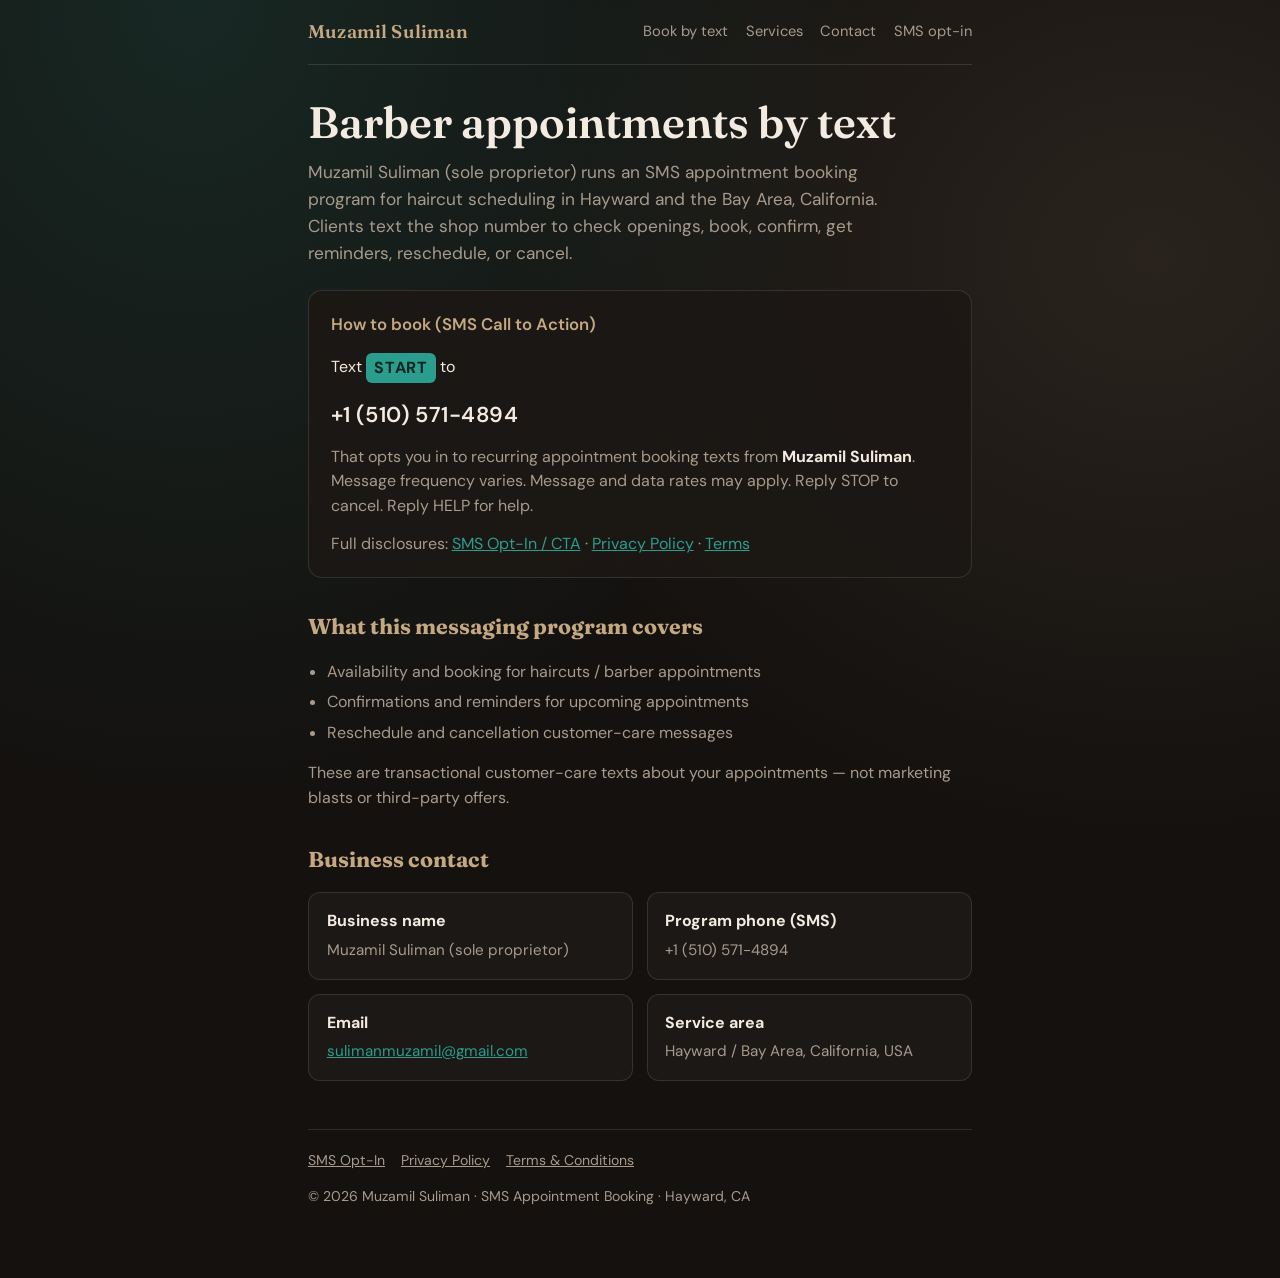
==== index.html @ 9ac3bd8c "Real business website for A2P review: home, services, contact, legal" ====
<!DOCTYPE html>
<html lang="en">
<head>
  <meta charset="utf-8" />
  <meta name="viewport" content="width=device-width, initial-scale=1" />
  <title>Muzamil Suliman — SMS Appointment Booking</title>
  <meta name="description" content="Book barber appointments by text with Muzamil Suliman in Hayward / Bay Area, CA. Text START to +1 (510) 571-4894." />
  <link rel="preconnect" href="https://fonts.googleapis.com" />
  <link rel="preconnect" href="https://fonts.gstatic.com" crossorigin />
  <link href="https://fonts.googleapis.com/css2?family=DM+Sans:wght@400;500;600;700&family=Fraunces:opsz,wght@9..144,500;9..144,600&display=swap" rel="stylesheet" />
  <link rel="stylesheet" href="./site.css" />
</head>
<body>
  <div class="wrap">
    <header class="topnav">
      <a class="brand-mark" href="./index.html">Muzamil Suliman</a>
      <nav class="nav-links" aria-label="Primary">
        <a href="#book">Book by text</a>
        <a href="#services">Services</a>
        <a href="#contact">Contact</a>
        <a href="./opt-in.html">SMS opt-in</a>
      </nav>
    </header>

    <main>
      <section class="hero">
        <h1>Barber appointments by text</h1>
        <p class="lede">
          Muzamil Suliman (sole proprietor) runs an SMS appointment booking program for haircut
          scheduling in Hayward and the Bay Area, California. Clients text the shop number to check
          openings, book, confirm, get reminders, reschedule, or cancel.
        </p>
      </section>

      <section class="cta-panel" id="book">
        <h2>How to book (SMS Call to Action)</h2>
        <p>Text <span class="pill">START</span> to</p>
        <p class="number">+1 (510) 571-4894</p>
        <p style="color: var(--muted); margin: 0;">
          That opts you in to recurring appointment booking texts from <strong style="color: var(--ink);">Muzamil Suliman</strong>.
          Message frequency varies. Message and data rates may apply. Reply STOP to cancel. Reply HELP for help.
        </p>
        <p style="margin: 0.85rem 0 0; color: var(--muted);">
          Full disclosures:
          <a href="./opt-in.html">SMS Opt-In / CTA</a> ·
          <a href="./privacy.html">Privacy Policy</a> ·
          <a href="./terms.html">Terms</a>
        </p>
      </section>

      <section class="section" id="services">
        <h2>What this messaging program covers</h2>
        <ul>
          <li>Availability and booking for haircuts / barber appointments</li>
          <li>Confirmations and reminders for upcoming appointments</li>
          <li>Reschedule and cancellation customer-care messages</li>
        </ul>
        <p>
          These are transactional customer-care texts about your appointments — not marketing blasts
          or third-party offers.
        </p>
      </section>

      <section class="section" id="contact">
        <h2>Business contact</h2>
        <div class="meta-grid">
          <div class="card">
            <strong>Business name</strong>
            <span>Muzamil Suliman (sole proprietor)</span>
          </div>
          <div class="card">
            <strong>Program phone (SMS)</strong>
            <span>+1 (510) 571-4894</span>
          </div>
          <div class="card">
            <strong>Email</strong>
            <span><a href="mailto:sulimanmuzamil@gmail.com">sulimanmuzamil@gmail.com</a></span>
          </div>
          <div class="card">
            <strong>Service area</strong>
            <span>Hayward / Bay Area, California, USA</span>
          </div>
        </div>
      </section>
    </main>

    <footer class="footer">
      <nav aria-label="Legal">
        <a href="./opt-in.html">SMS Opt-In</a>
        <a href="./privacy.html">Privacy Policy</a>
        <a href="./terms.html">Terms &amp; Conditions</a>
      </nav>
      <p>© 2026 Muzamil Suliman · SMS Appointment Booking · Hayward, CA</p>
    </footer>
  </div>
</body>
</html>
---- site.css ----
:root {
  --bg: #14110f;
  --bg-elev: #1c1815;
  --ink: #f3ebe2;
  --muted: #a89a8c;
  --brass: #c4a882;
  --teal: #2a9d8f;
  --line: rgba(243, 235, 226, 0.12);
  --font: "DM Sans", system-ui, sans-serif;
  --display: "Fraunces", Georgia, serif;
}

* { box-sizing: border-box; }
html, body { margin: 0; padding: 0; }
body {
  font-family: var(--font);
  color: var(--ink);
  background:
    radial-gradient(ellipse at 15% 0%, rgba(42, 157, 143, 0.16), transparent 45%),
    radial-gradient(ellipse at 90% 20%, rgba(196, 168, 130, 0.12), transparent 40%),
    var(--bg);
  line-height: 1.55;
  min-height: 100vh;
}

a { color: var(--teal); }
a:hover { color: #3db8a8; }

.wrap { max-width: 44rem; margin: 0 auto; padding: 0 1.25rem 3.5rem; }

.topnav {
  display: flex;
  flex-wrap: wrap;
  gap: 0.85rem 1.25rem;
  align-items: center;
  justify-content: space-between;
  padding: 1.1rem 0;
  border-bottom: 1px solid var(--line);
  margin-bottom: 2rem;
}
.brand-mark {
  font-family: var(--display);
  font-weight: 600;
  font-size: 1.15rem;
  color: var(--brass);
  text-decoration: none;
  letter-spacing: 0.01em;
}
.nav-links { display: flex; flex-wrap: wrap; gap: 0.85rem 1.1rem; font-size: 0.92rem; }
.nav-links a { color: var(--muted); text-decoration: none; }
.nav-links a:hover { color: var(--ink); }

.hero h1 {
  font-family: var(--display);
  font-weight: 600;
  font-size: clamp(2rem, 5vw, 2.75rem);
  line-height: 1.15;
  margin: 0 0 0.75rem;
  color: var(--ink);
}
.hero .lede {
  font-size: 1.08rem;
  color: var(--muted);
  max-width: 36rem;
  margin: 0 0 1.5rem;
}

.cta-panel {
  border: 1px solid var(--line);
  background: rgba(28, 24, 21, 0.9);
  border-radius: 14px;
  padding: 1.25rem 1.35rem;
  margin: 1.5rem 0 2rem;
}
.cta-panel h2 {
  margin: 0 0 0.5rem;
  font-size: 1.05rem;
  color: var(--brass);
  font-weight: 600;
}
.cta-panel .number {
  font-size: 1.35rem;
  font-weight: 600;
  letter-spacing: 0.02em;
  margin: 0.35rem 0 0.75rem;
}
.pill {
  display: inline-block;
  background: var(--teal);
  color: #06241f;
  font-weight: 700;
  padding: 0.15rem 0.55rem;
  border-radius: 6px;
  letter-spacing: 0.04em;
}

.section { margin: 2rem 0; }
.section h2 {
  font-family: var(--display);
  font-size: 1.35rem;
  margin: 0 0 0.65rem;
  color: var(--brass);
}
.section p, .section li { color: var(--muted); }
.section ul { padding-left: 1.2rem; }
.section li { margin: 0.35rem 0; }

.meta-grid {
  display: grid;
  gap: 0.85rem;
  grid-template-columns: 1fr;
  margin-top: 1rem;
}
@media (min-width: 560px) {
  .meta-grid { grid-template-columns: 1fr 1fr; }
}
.card {
  border: 1px solid var(--line);
  border-radius: 12px;
  padding: 1rem 1.1rem;
  background: var(--bg-elev);
}
.card strong { display: block; color: var(--ink); margin-bottom: 0.25rem; }
.card span { color: var(--muted); font-size: 0.95rem; }

.footer {
  margin-top: 3rem;
  padding-top: 1.25rem;
  border-top: 1px solid var(--line);
  color: var(--muted);
  font-size: 0.88rem;
}
.footer a { color: var(--muted); }
.footer nav { display: flex; flex-wrap: wrap; gap: 0.75rem 1rem; margin-bottom: 0.75rem; }

/* Legal / long-form pages */
.legal h1 {
  font-family: var(--display);
  font-size: 1.85rem;
  margin: 0 0 0.5rem;
}
.legal .meta { color: var(--muted); font-size: 0.95rem; margin-bottom: 1.5rem; }
.legal h2 {
  font-family: var(--display);
  font-size: 1.2rem;
  color: var(--brass);
  margin: 1.75rem 0 0.5rem;
}
.legal p, .legal li { color: var(--muted); }
.legal .cta {
  border: 1px solid var(--line);
  background: var(--bg-elev);
  border-radius: 12px;
  padding: 1.1rem 1.2rem;
  margin: 1.25rem 0;
}
.legal .box {
  background: rgba(42, 157, 143, 0.08);
  border: 1px solid var(--line);
  border-radius: 10px;
  padding: 0.9rem 1rem;
  color: var(--ink);
}
.legal code {
  background: rgba(243, 235, 226, 0.08);
  padding: 0.1rem 0.35rem;
  border-radius: 4px;
  color: var(--ink);
}
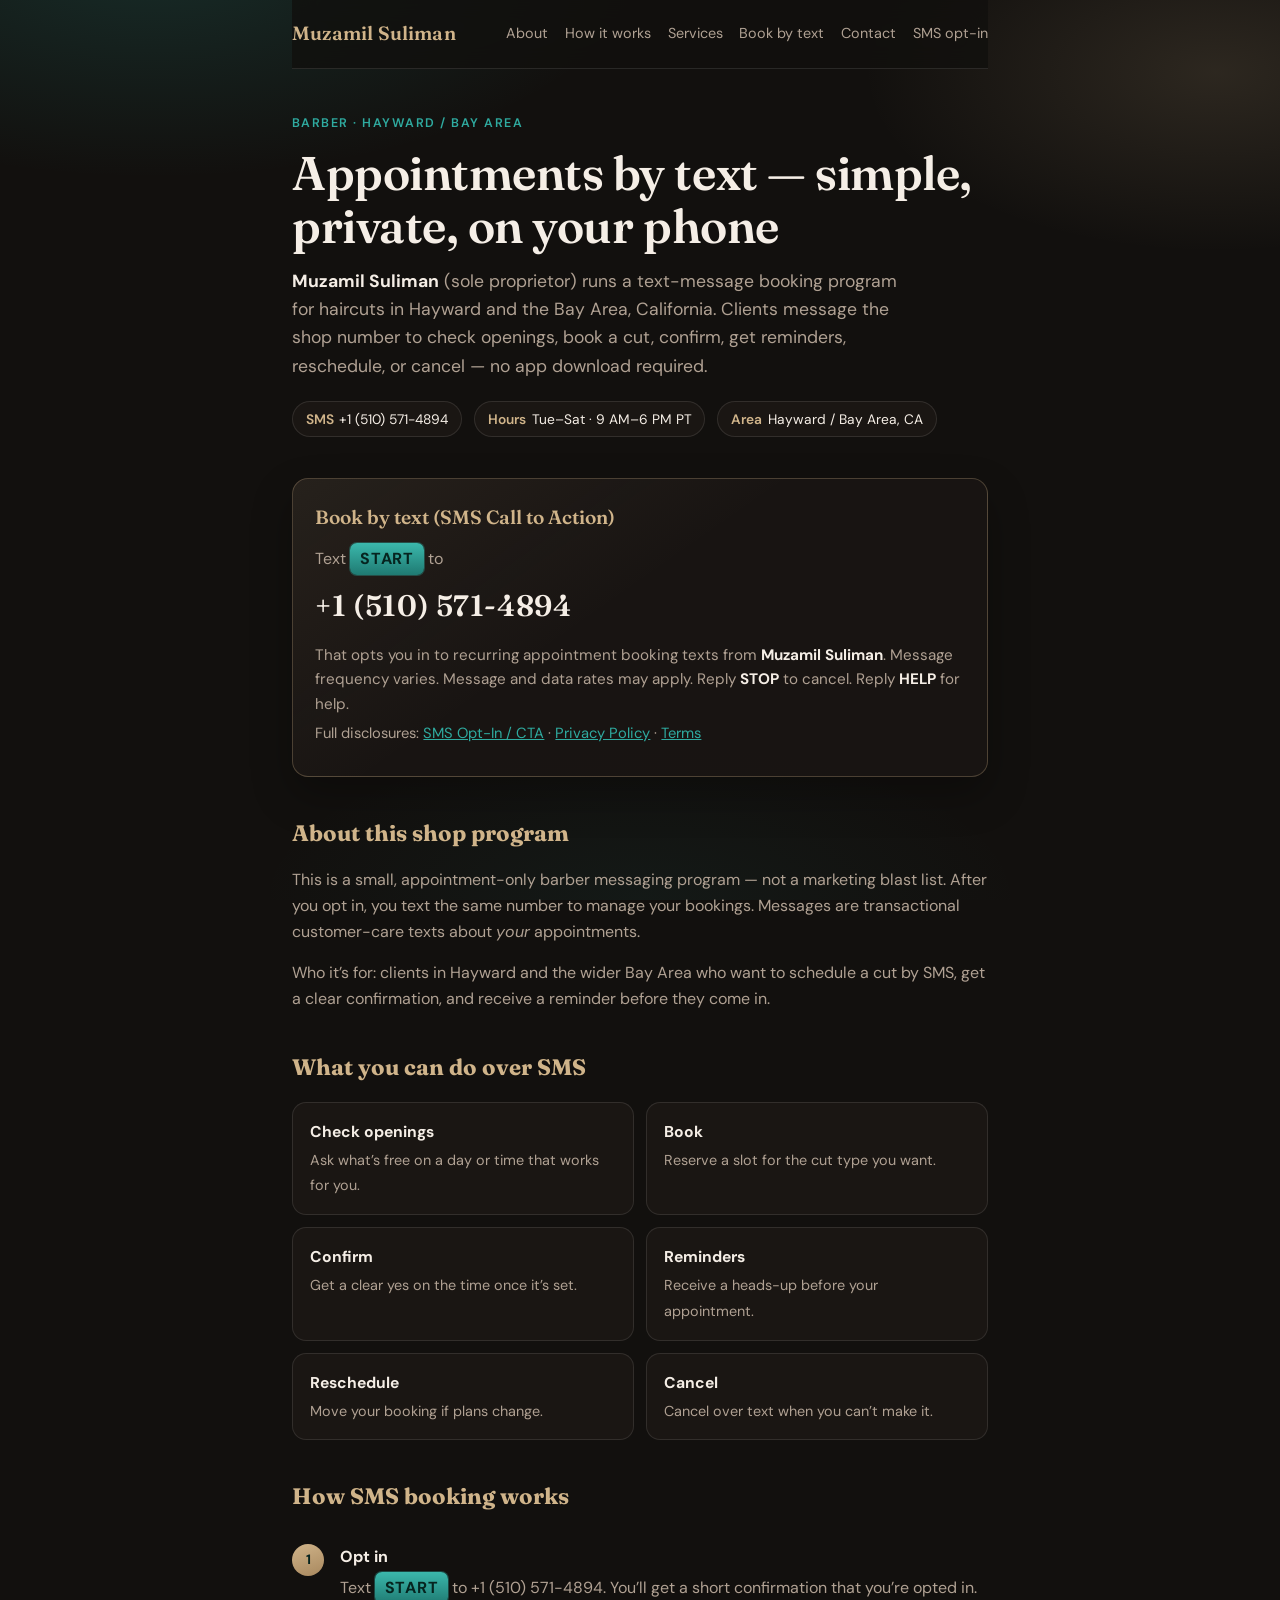
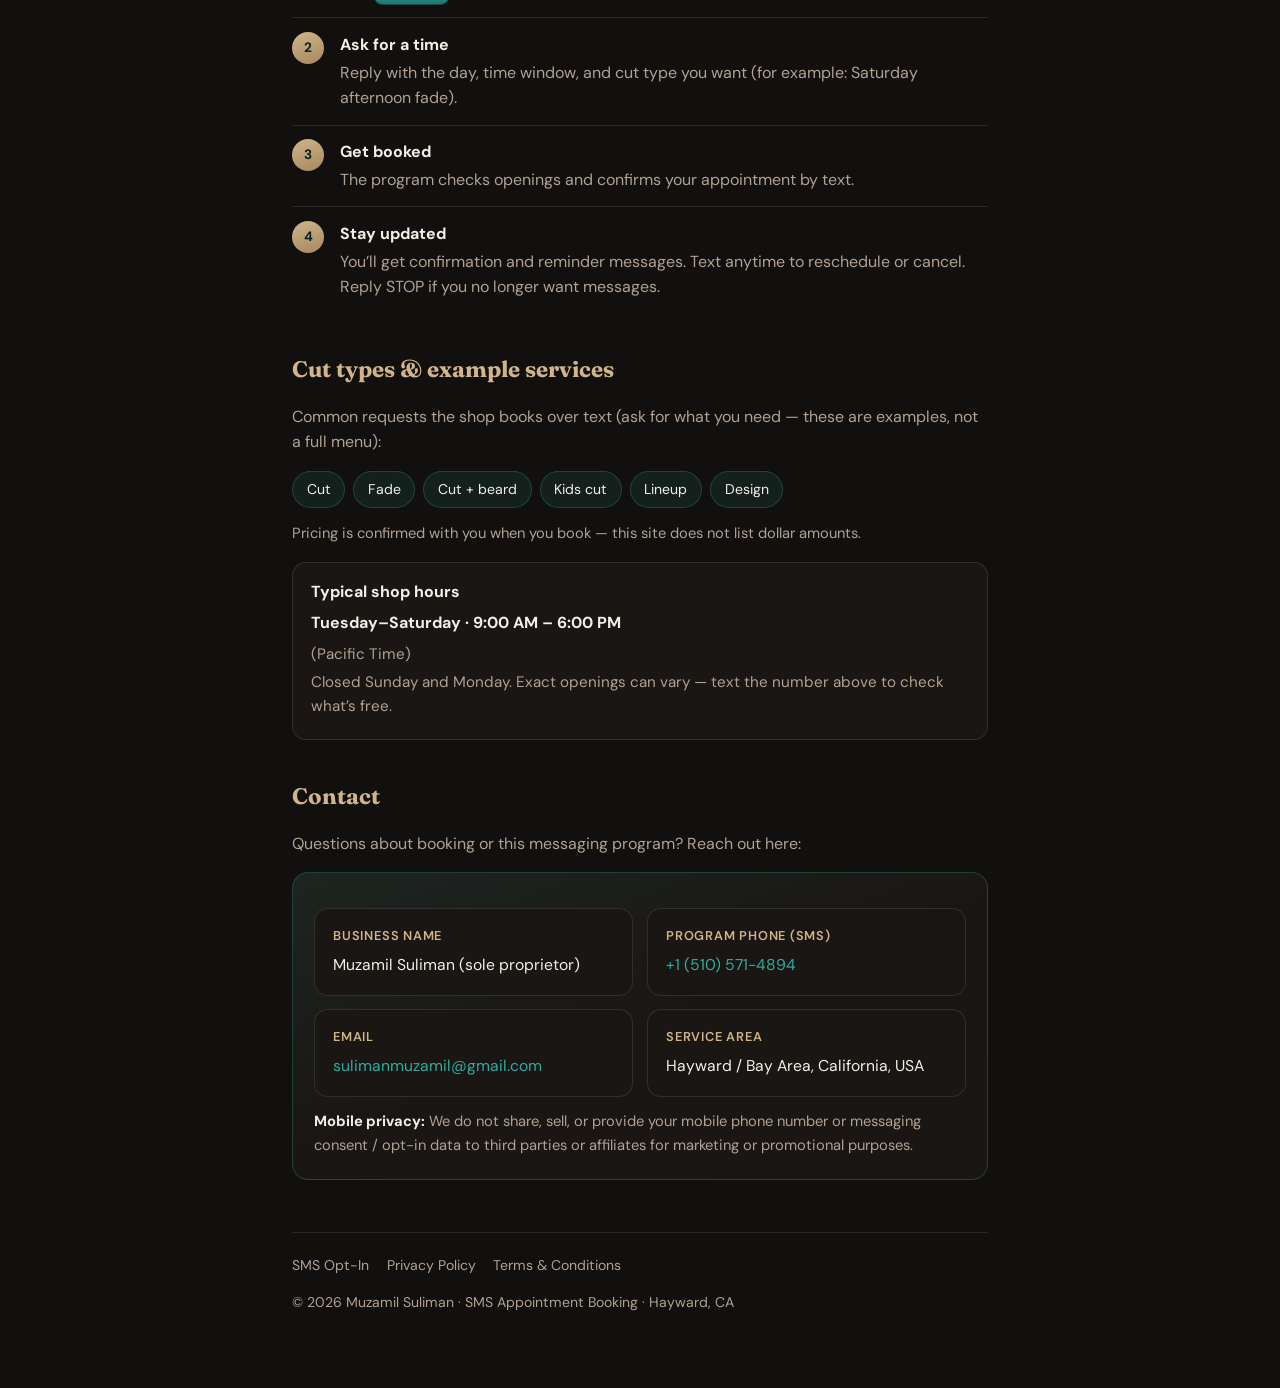
==== commit f2786f47: "Redesign A2P business site with clearer booking details Stronger homepage (about, features, how-it-w" ====
--- a/index.html
+++ b/index.html
@@ -7,7 +7,7 @@
   <meta name="description" content="Book barber appointments by text with Muzamil Suliman in Hayward / Bay Area, CA. Text START to +1 (510) 571-4894." />
   <link rel="preconnect" href="https://fonts.googleapis.com" />
   <link rel="preconnect" href="https://fonts.gstatic.com" crossorigin />
-  <link href="https://fonts.googleapis.com/css2?family=DM+Sans:wght@400;500;600;700&family=Fraunces:opsz,wght@9..144,500;9..144,600&display=swap" rel="stylesheet" />
+  <link href="https://fonts.googleapis.com/css2?family=DM+Sans:wght@400;500;600;700&family=Fraunces:opsz,wght@9..144,500;9..144,600;9..144,700&display=swap" rel="stylesheet" />
   <link rel="stylesheet" href="./site.css" />
 </head>
 <body>
@@ -15,8 +15,10 @@
     <header class="topnav">
       <a class="brand-mark" href="./index.html">Muzamil Suliman</a>
       <nav class="nav-links" aria-label="Primary">
+        <a href="#about">About</a>
+        <a href="#how">How it works</a>
+        <a href="#services">Services</a>
         <a href="#book">Book by text</a>
-        <a href="#services">Services</a>
         <a href="#contact">Contact</a>
         <a href="./opt-in.html">SMS opt-in</a>
       </nav>
@@ -24,23 +26,33 @@
 
     <main>
       <section class="hero">
-        <h1>Barber appointments by text</h1>
+        <p class="eyebrow">Barber · Hayward / Bay Area</p>
+        <h1>Appointments by text — simple, private, on your phone</h1>
         <p class="lede">
-          Muzamil Suliman (sole proprietor) runs an SMS appointment booking program for haircut
-          scheduling in Hayward and the Bay Area, California. Clients text the shop number to check
-          openings, book, confirm, get reminders, reschedule, or cancel.
+          <strong style="color: var(--ink);">Muzamil Suliman</strong> (sole proprietor) runs a text-message
+          booking program for haircuts in Hayward and the Bay Area, California. Clients message the shop
+          number to check openings, book a cut, confirm, get reminders, reschedule, or cancel — no app
+          download required.
         </p>
+        <div class="hero-meta" aria-label="Quick facts">
+          <span class="chip"><em>SMS</em> +1 (510) 571-4894</span>
+          <span class="chip"><em>Hours</em> Tue–Sat · 9 AM–6 PM PT</span>
+          <span class="chip"><em>Area</em> Hayward / Bay Area, CA</span>
+        </div>
       </section>
 
       <section class="cta-panel" id="book">
-        <h2>How to book (SMS Call to Action)</h2>
+        <h2>Book by text (SMS Call to Action)</h2>
         <p>Text <span class="pill">START</span> to</p>
-        <p class="number">+1 (510) 571-4894</p>
-        <p style="color: var(--muted); margin: 0;">
-          That opts you in to recurring appointment booking texts from <strong style="color: var(--ink);">Muzamil Suliman</strong>.
-          Message frequency varies. Message and data rates may apply. Reply STOP to cancel. Reply HELP for help.
+        <p class="number"><a href="sms:+15105714894&body=START">+1 (510) 571-4894</a></p>
+        <p class="cta-fine">
+          That opts you in to recurring appointment booking texts from
+          <strong style="color: var(--ink);">Muzamil Suliman</strong>.
+          Message frequency varies. Message and data rates may apply.
+          Reply <strong style="color: var(--ink);">STOP</strong> to cancel.
+          Reply <strong style="color: var(--ink);">HELP</strong> for help.
         </p>
-        <p style="margin: 0.85rem 0 0; color: var(--muted);">
+        <p class="cta-links">
           Full disclosures:
           <a href="./opt-in.html">SMS Opt-In / CTA</a> ·
           <a href="./privacy.html">Privacy Policy</a> ·
@@ -48,38 +60,121 @@
         </p>
       </section>
 
-      <section class="section" id="services">
-        <h2>What this messaging program covers</h2>
-        <ul>
-          <li>Availability and booking for haircuts / barber appointments</li>
-          <li>Confirmations and reminders for upcoming appointments</li>
-          <li>Reschedule and cancellation customer-care messages</li>
-        </ul>
+      <section class="section" id="about">
+        <h2>About this shop program</h2>
         <p>
-          These are transactional customer-care texts about your appointments — not marketing blasts
-          or third-party offers.
+          This is a small, appointment-only barber messaging program — not a marketing blast list.
+          After you opt in, you text the same number to manage your bookings. Messages are
+          transactional customer-care texts about <em>your</em> appointments.
+        </p>
+        <p>
+          Who it’s for: clients in Hayward and the wider Bay Area who want to schedule a cut by SMS,
+          get a clear confirmation, and receive a reminder before they come in.
         </p>
       </section>
 
+      <section class="section" id="features">
+        <h2>What you can do over SMS</h2>
+        <div class="feature-grid">
+          <div class="feature">
+            <strong>Check openings</strong>
+            <span>Ask what’s free on a day or time that works for you.</span>
+          </div>
+          <div class="feature">
+            <strong>Book</strong>
+            <span>Reserve a slot for the cut type you want.</span>
+          </div>
+          <div class="feature">
+            <strong>Confirm</strong>
+            <span>Get a clear yes on the time once it’s set.</span>
+          </div>
+          <div class="feature">
+            <strong>Reminders</strong>
+            <span>Receive a heads-up before your appointment.</span>
+          </div>
+          <div class="feature">
+            <strong>Reschedule</strong>
+            <span>Move your booking if plans change.</span>
+          </div>
+          <div class="feature">
+            <strong>Cancel</strong>
+            <span>Cancel over text when you can’t make it.</span>
+          </div>
+        </div>
+      </section>
+
+      <section class="section" id="how">
+        <h2>How SMS booking works</h2>
+        <ol class="steps">
+          <li>
+            <strong>Opt in</strong>
+            Text <span class="pill">START</span> to +1 (510) 571-4894. You’ll get a short confirmation that you’re opted in.
+          </li>
+          <li>
+            <strong>Ask for a time</strong>
+            Reply with the day, time window, and cut type you want (for example: Saturday afternoon fade).
+          </li>
+          <li>
+            <strong>Get booked</strong>
+            The program checks openings and confirms your appointment by text.
+          </li>
+          <li>
+            <strong>Stay updated</strong>
+            You’ll get confirmation and reminder messages. Text anytime to reschedule or cancel.
+            Reply STOP if you no longer want messages.
+          </li>
+        </ol>
+      </section>
+
+      <section class="section" id="services">
+        <h2>Cut types &amp; example services</h2>
+        <p>
+          Common requests the shop books over text (ask for what you need — these are examples, not a full menu):
+        </p>
+        <div class="service-tags" aria-label="Example services">
+          <span class="tag">Cut</span>
+          <span class="tag">Fade</span>
+          <span class="tag">Cut + beard</span>
+          <span class="tag">Kids cut</span>
+          <span class="tag">Lineup</span>
+          <span class="tag">Design</span>
+        </div>
+        <p class="note">Pricing is confirmed with you when you book — this site does not list dollar amounts.</p>
+
+        <div class="hours-box" id="hours">
+          <strong>Typical shop hours</strong>
+          <p><strong style="color: var(--ink); text-transform: none; letter-spacing: 0; font-size: 1rem;">Tuesday–Saturday · 9:00 AM – 6:00 PM</strong> (Pacific Time)</p>
+          <p>Closed Sunday and Monday. Exact openings can vary — text the number above to check what’s free.</p>
+        </div>
+      </section>
+
       <section class="section" id="contact">
-        <h2>Business contact</h2>
-        <div class="meta-grid">
-          <div class="card">
-            <strong>Business name</strong>
-            <span>Muzamil Suliman (sole proprietor)</span>
+        <h2>Contact</h2>
+        <p>Questions about booking or this messaging program? Reach out here:</p>
+        <div class="contact-panel">
+          <div class="meta-grid">
+            <div class="card">
+              <strong>Business name</strong>
+              <span>Muzamil Suliman (sole proprietor)</span>
+            </div>
+            <div class="card">
+              <strong>Program phone (SMS)</strong>
+              <span><a href="sms:+15105714894">+1 (510) 571-4894</a></span>
+            </div>
+            <div class="card">
+              <strong>Email</strong>
+              <span><a href="mailto:sulimanmuzamil@gmail.com">sulimanmuzamil@gmail.com</a></span>
+            </div>
+            <div class="card">
+              <strong>Service area</strong>
+              <span>Hayward / Bay Area, California, USA</span>
+            </div>
           </div>
-          <div class="card">
-            <strong>Program phone (SMS)</strong>
-            <span>+1 (510) 571-4894</span>
-          </div>
-          <div class="card">
-            <strong>Email</strong>
-            <span><a href="mailto:sulimanmuzamil@gmail.com">sulimanmuzamil@gmail.com</a></span>
-          </div>
-          <div class="card">
-            <strong>Service area</strong>
-            <span>Hayward / Bay Area, California, USA</span>
-          </div>
+          <p class="note">
+            <strong style="color: var(--ink);">Mobile privacy:</strong> We do not share, sell, or provide your
+            mobile phone number or messaging consent / opt-in data to third parties or affiliates for marketing
+            or promotional purposes.
+          </p>
         </div>
       </section>
     </main>
--- a/site.css
+++ b/site.css
@@ -1,32 +1,54 @@
 :root {
-  --bg: #14110f;
-  --bg-elev: #1c1815;
-  --ink: #f3ebe2;
-  --muted: #a89a8c;
-  --brass: #c4a882;
-  --teal: #2a9d8f;
-  --line: rgba(243, 235, 226, 0.12);
+  --bg: #12100e;
+  --bg-elev: #1a1613;
+  --bg-soft: #221c18;
+  --ink: #f5eee6;
+  --muted: #b0a193;
+  --brass: #d0b48a;
+  --brass-deep: #a8885e;
+  --teal: #2faba0;
+  --teal-deep: #1f7a72;
+  --line: rgba(245, 238, 230, 0.11);
+  --glow-teal: rgba(47, 171, 160, 0.18);
+  --glow-brass: rgba(208, 180, 138, 0.14);
+  --radius: 16px;
   --font: "DM Sans", system-ui, sans-serif;
-  --display: "Fraunces", Georgia, serif;
+  --display: "Fraunces", Georgia, "Times New Roman", serif;
+  --ease: 220ms ease;
 }
 
 * { box-sizing: border-box; }
+html { scroll-behavior: smooth; }
 html, body { margin: 0; padding: 0; }
 body {
   font-family: var(--font);
   color: var(--ink);
   background:
-    radial-gradient(ellipse at 15% 0%, rgba(42, 157, 143, 0.16), transparent 45%),
-    radial-gradient(ellipse at 90% 20%, rgba(196, 168, 130, 0.12), transparent 40%),
+    radial-gradient(ellipse 70% 45% at 12% -5%, var(--glow-teal), transparent 55%),
+    radial-gradient(ellipse 55% 40% at 95% 8%, var(--glow-brass), transparent 50%),
+    radial-gradient(ellipse 50% 30% at 50% 100%, rgba(47, 171, 160, 0.06), transparent 60%),
     var(--bg);
-  line-height: 1.55;
+  background-attachment: fixed;
+  line-height: 1.6;
   min-height: 100vh;
-}
-
-a { color: var(--teal); }
-a:hover { color: #3db8a8; }
-
-.wrap { max-width: 44rem; margin: 0 auto; padding: 0 1.25rem 3.5rem; }
+  -webkit-font-smoothing: antialiased;
+}
+
+a {
+  color: var(--teal);
+  transition: color var(--ease);
+}
+a:hover { color: #4bc4b8; }
+a:focus-visible {
+  outline: 2px solid var(--brass);
+  outline-offset: 3px;
+}
+
+.wrap {
+  max-width: 46rem;
+  margin: 0 auto;
+  padding: 0 1.25rem 3.75rem;
+}
 
 .topnav {
   display: flex;
@@ -34,76 +56,282 @@
   gap: 0.85rem 1.25rem;
   align-items: center;
   justify-content: space-between;
-  padding: 1.1rem 0;
+  padding: 1.15rem 0;
   border-bottom: 1px solid var(--line);
-  margin-bottom: 2rem;
+  margin-bottom: 2.25rem;
+  position: sticky;
+  top: 0;
+  z-index: 10;
+  backdrop-filter: blur(12px);
+  background: rgba(18, 16, 14, 0.82);
 }
 .brand-mark {
   font-family: var(--display);
   font-weight: 600;
-  font-size: 1.15rem;
+  font-size: 1.2rem;
   color: var(--brass);
   text-decoration: none;
   letter-spacing: 0.01em;
-}
-.nav-links { display: flex; flex-wrap: wrap; gap: 0.85rem 1.1rem; font-size: 0.92rem; }
-.nav-links a { color: var(--muted); text-decoration: none; }
+  transition: color var(--ease), opacity var(--ease);
+}
+.brand-mark:hover { color: #e0c8a0; }
+.nav-links {
+  display: flex;
+  flex-wrap: wrap;
+  gap: 0.7rem 1.05rem;
+  font-size: 0.9rem;
+}
+.nav-links a {
+  color: var(--muted);
+  text-decoration: none;
+  transition: color var(--ease);
+}
 .nav-links a:hover { color: var(--ink); }
 
+.eyebrow {
+  display: inline-block;
+  font-size: 0.78rem;
+  font-weight: 600;
+  letter-spacing: 0.12em;
+  text-transform: uppercase;
+  color: var(--teal);
+  margin: 0 0 0.85rem;
+}
+
+.hero {
+  padding: 0.25rem 0 0.5rem;
+  animation: rise-in 480ms ease both;
+}
 .hero h1 {
   font-family: var(--display);
   font-weight: 600;
-  font-size: clamp(2rem, 5vw, 2.75rem);
-  line-height: 1.15;
-  margin: 0 0 0.75rem;
-  color: var(--ink);
+  font-size: clamp(2.05rem, 5.5vw, 2.95rem);
+  line-height: 1.12;
+  margin: 0 0 0.9rem;
+  color: var(--ink);
+  letter-spacing: -0.01em;
 }
 .hero .lede {
-  font-size: 1.08rem;
-  color: var(--muted);
-  max-width: 36rem;
-  margin: 0 0 1.5rem;
+  font-size: 1.1rem;
+  color: var(--muted);
+  max-width: 38rem;
+  margin: 0 0 1.35rem;
+}
+.hero-meta {
+  display: flex;
+  flex-wrap: wrap;
+  gap: 0.55rem 0.75rem;
+  margin: 0 0 0.25rem;
+}
+.chip {
+  display: inline-flex;
+  align-items: center;
+  gap: 0.35rem;
+  font-size: 0.86rem;
+  color: var(--ink);
+  background: var(--bg-elev);
+  border: 1px solid var(--line);
+  border-radius: 999px;
+  padding: 0.35rem 0.8rem;
+  transition: border-color var(--ease), background var(--ease);
+}
+.chip:hover {
+  border-color: rgba(208, 180, 138, 0.35);
+  background: var(--bg-soft);
+}
+.chip em {
+  font-style: normal;
+  color: var(--brass);
+  font-weight: 600;
 }
 
 .cta-panel {
-  border: 1px solid var(--line);
-  background: rgba(28, 24, 21, 0.9);
-  border-radius: 14px;
-  padding: 1.25rem 1.35rem;
-  margin: 1.5rem 0 2rem;
+  border: 1px solid rgba(208, 180, 138, 0.28);
+  background:
+    linear-gradient(145deg, rgba(208, 180, 138, 0.08), transparent 45%),
+    rgba(26, 22, 19, 0.95);
+  border-radius: var(--radius);
+  padding: 1.45rem 1.4rem 1.5rem;
+  margin: 1.85rem 0 2.25rem;
+  box-shadow: 0 18px 40px rgba(0, 0, 0, 0.28);
+  animation: rise-in 560ms ease 60ms both;
+  transition: border-color var(--ease), box-shadow var(--ease);
+}
+.cta-panel:hover {
+  border-color: rgba(208, 180, 138, 0.42);
+  box-shadow: 0 22px 48px rgba(0, 0, 0, 0.34);
 }
 .cta-panel h2 {
-  margin: 0 0 0.5rem;
-  font-size: 1.05rem;
-  color: var(--brass);
-  font-weight: 600;
-}
+  margin: 0 0 0.65rem;
+  font-family: var(--display);
+  font-size: 1.2rem;
+  color: var(--brass);
+  font-weight: 600;
+}
+.cta-panel > p { margin: 0.4rem 0; color: var(--muted); }
 .cta-panel .number {
-  font-size: 1.35rem;
+  font-family: var(--display);
+  font-size: clamp(1.45rem, 4vw, 1.85rem);
   font-weight: 600;
   letter-spacing: 0.02em;
-  margin: 0.35rem 0 0.75rem;
-}
+  margin: 0.45rem 0 0.85rem;
+  color: var(--ink);
+}
+.cta-panel .number a {
+  color: inherit;
+  text-decoration: none;
+  border-bottom: 1px solid transparent;
+  transition: border-color var(--ease), color var(--ease);
+}
+.cta-panel .number a:hover {
+  color: var(--brass);
+  border-bottom-color: rgba(208, 180, 138, 0.5);
+}
+.cta-fine {
+  color: var(--muted);
+  margin: 0;
+  font-size: 0.95rem;
+}
+.cta-links {
+  margin: 0.95rem 0 0;
+  color: var(--muted);
+  font-size: 0.92rem;
+}
+
 .pill {
   display: inline-block;
-  background: var(--teal);
+  background: linear-gradient(180deg, #3bb8ac, var(--teal-deep));
   color: #06241f;
   font-weight: 700;
-  padding: 0.15rem 0.55rem;
-  border-radius: 6px;
-  letter-spacing: 0.04em;
-}
-
-.section { margin: 2rem 0; }
+  padding: 0.18rem 0.6rem;
+  border-radius: 7px;
+  letter-spacing: 0.05em;
+  box-shadow: 0 0 0 1px rgba(47, 171, 160, 0.35);
+}
+
+.section {
+  margin: 2.4rem 0;
+  animation: rise-in 520ms ease both;
+}
 .section h2 {
   font-family: var(--display);
-  font-size: 1.35rem;
-  margin: 0 0 0.65rem;
-  color: var(--brass);
-}
-.section p, .section li { color: var(--muted); }
-.section ul { padding-left: 1.2rem; }
-.section li { margin: 0.35rem 0; }
+  font-size: 1.4rem;
+  margin: 0 0 0.7rem;
+  color: var(--brass);
+}
+.section > p,
+.section li { color: var(--muted); }
+.section ul { padding-left: 1.15rem; margin: 0.5rem 0 0; }
+.section li { margin: 0.4rem 0; }
+
+.feature-grid {
+  display: grid;
+  gap: 0.75rem;
+  grid-template-columns: 1fr;
+  margin-top: 1rem;
+}
+@media (min-width: 560px) {
+  .feature-grid { grid-template-columns: 1fr 1fr; }
+}
+.feature {
+  border: 1px solid var(--line);
+  border-radius: 14px;
+  padding: 1rem 1.05rem;
+  background: var(--bg-elev);
+  transition: transform var(--ease), border-color var(--ease), background var(--ease);
+}
+.feature:hover {
+  transform: translateY(-2px);
+  border-color: rgba(47, 171, 160, 0.35);
+  background: var(--bg-soft);
+}
+.feature strong {
+  display: block;
+  color: var(--ink);
+  margin-bottom: 0.2rem;
+  font-size: 0.98rem;
+}
+.feature span {
+  color: var(--muted);
+  font-size: 0.9rem;
+  line-height: 1.45;
+}
+
+.steps {
+  list-style: none;
+  padding: 0;
+  margin: 1rem 0 0;
+  counter-reset: step;
+}
+.steps li {
+  position: relative;
+  padding: 0.85rem 0 0.85rem 3rem;
+  border-bottom: 1px solid var(--line);
+  margin: 0;
+  color: var(--muted);
+  transition: background var(--ease);
+}
+.steps li:last-child { border-bottom: 0; }
+.steps li::before {
+  counter-increment: step;
+  content: counter(step);
+  position: absolute;
+  left: 0;
+  top: 0.85rem;
+  width: 2rem;
+  height: 2rem;
+  border-radius: 50%;
+  display: grid;
+  place-items: center;
+  font-size: 0.85rem;
+  font-weight: 700;
+  color: #06241f;
+  background: linear-gradient(160deg, var(--brass), var(--brass-deep));
+}
+.steps strong {
+  display: block;
+  color: var(--ink);
+  margin-bottom: 0.15rem;
+}
+
+.service-tags {
+  display: flex;
+  flex-wrap: wrap;
+  gap: 0.5rem;
+  margin: 1rem 0 0.35rem;
+}
+.tag {
+  font-size: 0.88rem;
+  color: var(--ink);
+  background: rgba(47, 171, 160, 0.1);
+  border: 1px solid rgba(47, 171, 160, 0.28);
+  border-radius: 999px;
+  padding: 0.4rem 0.85rem;
+  transition: background var(--ease), border-color var(--ease), transform var(--ease);
+}
+.tag:hover {
+  background: rgba(47, 171, 160, 0.18);
+  border-color: rgba(47, 171, 160, 0.45);
+  transform: translateY(-1px);
+}
+
+.hours-box {
+  margin-top: 1rem;
+  border: 1px solid var(--line);
+  border-radius: 14px;
+  padding: 1.05rem 1.15rem;
+  background: var(--bg-elev);
+}
+.hours-box strong {
+  display: block;
+  color: var(--ink);
+  margin-bottom: 0.35rem;
+}
+.hours-box p {
+  margin: 0.25rem 0;
+  color: var(--muted);
+  font-size: 0.95rem;
+}
 
 .meta-grid {
   display: grid;
@@ -116,54 +344,125 @@
 }
 .card {
   border: 1px solid var(--line);
-  border-radius: 12px;
-  padding: 1rem 1.1rem;
+  border-radius: 14px;
+  padding: 1.05rem 1.15rem;
   background: var(--bg-elev);
-}
-.card strong { display: block; color: var(--ink); margin-bottom: 0.25rem; }
-.card span { color: var(--muted); font-size: 0.95rem; }
+  transition: border-color var(--ease), transform var(--ease);
+}
+.card:hover {
+  border-color: rgba(208, 180, 138, 0.32);
+  transform: translateY(-1px);
+}
+.card strong {
+  display: block;
+  color: var(--brass);
+  font-size: 0.8rem;
+  letter-spacing: 0.06em;
+  text-transform: uppercase;
+  margin-bottom: 0.35rem;
+  font-weight: 600;
+}
+.card span { color: var(--ink); font-size: 0.98rem; }
+.card a { color: var(--teal); text-decoration: none; }
+.card a:hover { text-decoration: underline; }
+
+.contact-panel {
+  border: 1px solid rgba(47, 171, 160, 0.28);
+  background:
+    linear-gradient(160deg, rgba(47, 171, 160, 0.1), transparent 50%),
+    var(--bg-elev);
+  border-radius: var(--radius);
+  padding: 1.35rem 1.3rem;
+  margin-top: 0.75rem;
+}
+.contact-panel .meta-grid { margin-top: 0.85rem; }
+
+.note {
+  font-size: 0.92rem;
+  color: var(--muted);
+  margin: 0.85rem 0 0;
+}
 
 .footer {
-  margin-top: 3rem;
-  padding-top: 1.25rem;
+  margin-top: 3.25rem;
+  padding-top: 1.35rem;
   border-top: 1px solid var(--line);
   color: var(--muted);
   font-size: 0.88rem;
 }
-.footer a { color: var(--muted); }
-.footer nav { display: flex; flex-wrap: wrap; gap: 0.75rem 1rem; margin-bottom: 0.75rem; }
+.footer a {
+  color: var(--muted);
+  text-decoration: none;
+  transition: color var(--ease);
+}
+.footer a:hover { color: var(--brass); }
+.footer nav {
+  display: flex;
+  flex-wrap: wrap;
+  gap: 0.75rem 1.1rem;
+  margin-bottom: 0.75rem;
+}
+
+@keyframes rise-in {
+  from {
+    opacity: 0;
+    transform: translateY(10px);
+  }
+  to {
+    opacity: 1;
+    transform: translateY(0);
+  }
+}
+
+@media (prefers-reduced-motion: reduce) {
+  html { scroll-behavior: auto; }
+  .hero,
+  .cta-panel,
+  .section { animation: none; }
+  .feature:hover,
+  .card:hover,
+  .tag:hover { transform: none; }
+}
 
 /* Legal / long-form pages */
 .legal h1 {
   font-family: var(--display);
-  font-size: 1.85rem;
+  font-size: clamp(1.7rem, 4vw, 1.95rem);
   margin: 0 0 0.5rem;
 }
-.legal .meta { color: var(--muted); font-size: 0.95rem; margin-bottom: 1.5rem; }
+.legal .meta {
+  color: var(--muted);
+  font-size: 0.95rem;
+  margin-bottom: 1.5rem;
+  line-height: 1.65;
+}
 .legal h2 {
   font-family: var(--display);
-  font-size: 1.2rem;
-  color: var(--brass);
-  margin: 1.75rem 0 0.5rem;
+  font-size: 1.22rem;
+  color: var(--brass);
+  margin: 1.85rem 0 0.55rem;
 }
 .legal p, .legal li { color: var(--muted); }
 .legal .cta {
-  border: 1px solid var(--line);
-  background: var(--bg-elev);
+  border: 1px solid rgba(208, 180, 138, 0.28);
+  background:
+    linear-gradient(145deg, rgba(208, 180, 138, 0.08), transparent 45%),
+    var(--bg-elev);
+  border-radius: var(--radius);
+  padding: 1.2rem 1.25rem;
+  margin: 1.25rem 0;
+}
+.legal .box {
+  background: rgba(47, 171, 160, 0.09);
+  border: 1px solid rgba(47, 171, 160, 0.22);
   border-radius: 12px;
-  padding: 1.1rem 1.2rem;
-  margin: 1.25rem 0;
-}
-.legal .box {
-  background: rgba(42, 157, 143, 0.08);
-  border: 1px solid var(--line);
-  border-radius: 10px;
-  padding: 0.9rem 1rem;
+  padding: 0.95rem 1.05rem;
   color: var(--ink);
 }
 .legal code {
-  background: rgba(243, 235, 226, 0.08);
+  background: rgba(245, 238, 230, 0.08);
   padding: 0.1rem 0.35rem;
   border-radius: 4px;
   color: var(--ink);
-}
+  font-size: 0.92em;
+}
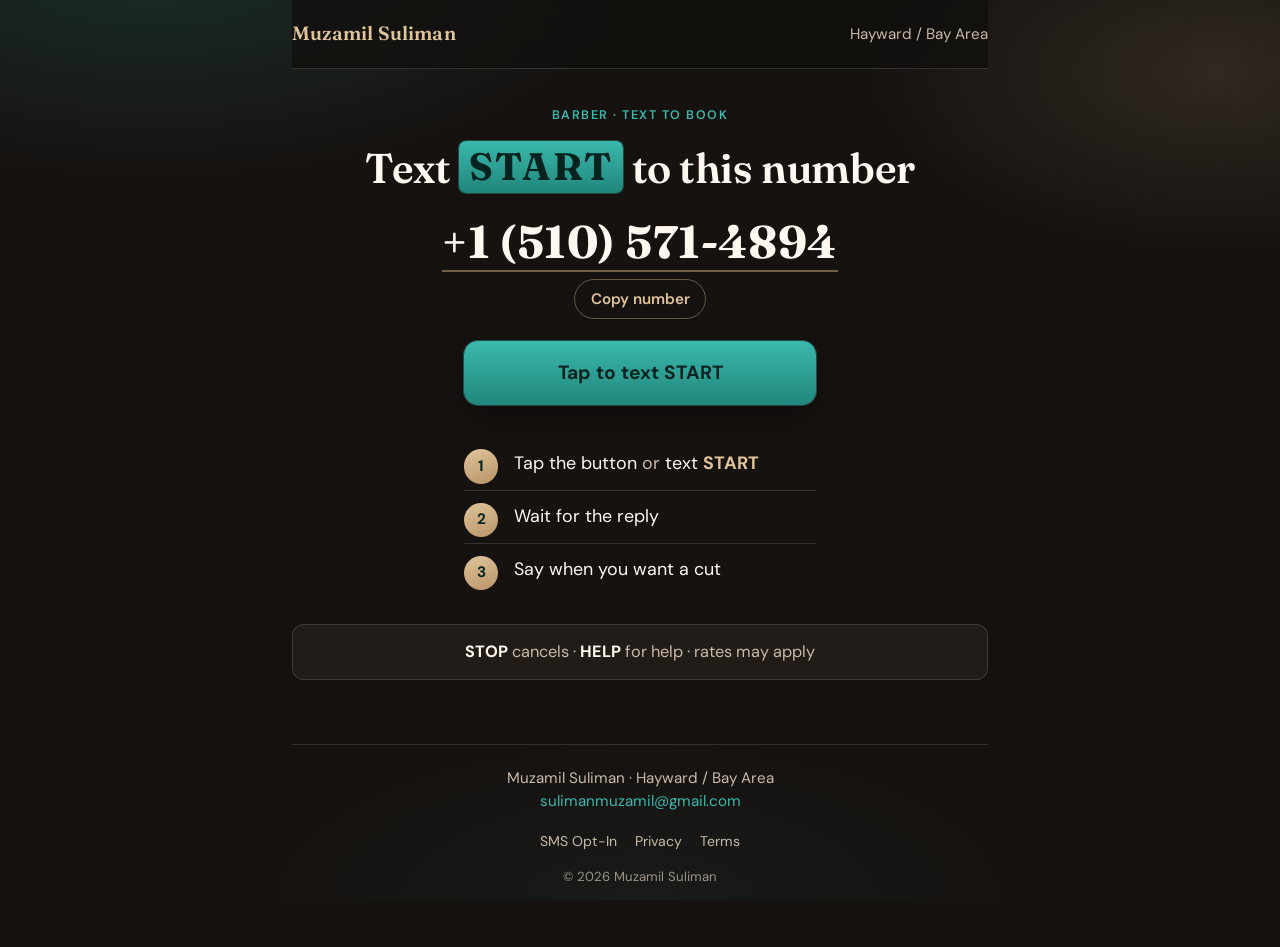
==== commit fd465121: "Simplify homepage for non-developers. Lead with giant Text START + number, SMS tap button, three sho" ====
--- a/index.html
+++ b/index.html
@@ -3,190 +3,78 @@
 <head>
   <meta charset="utf-8" />
   <meta name="viewport" content="width=device-width, initial-scale=1" />
-  <title>Muzamil Suliman — SMS Appointment Booking</title>
-  <meta name="description" content="Book barber appointments by text with Muzamil Suliman in Hayward / Bay Area, CA. Text START to +1 (510) 571-4894." />
+  <title>Muzamil Suliman — Book by Text</title>
+  <meta name="description" content="Book a haircut by text with Muzamil Suliman in Hayward / Bay Area. Text START to +1 (510) 571-4894." />
   <link rel="preconnect" href="https://fonts.googleapis.com" />
   <link rel="preconnect" href="https://fonts.gstatic.com" crossorigin />
   <link href="https://fonts.googleapis.com/css2?family=DM+Sans:wght@400;500;600;700&family=Fraunces:opsz,wght@9..144,500;9..144,600;9..144,700&display=swap" rel="stylesheet" />
   <link rel="stylesheet" href="./site.css" />
 </head>
 <body>
-  <div class="wrap">
-    <header class="topnav">
+  <div class="wrap simple">
+    <header class="topnav topnav-simple">
       <a class="brand-mark" href="./index.html">Muzamil Suliman</a>
-      <nav class="nav-links" aria-label="Primary">
-        <a href="#about">About</a>
-        <a href="#how">How it works</a>
-        <a href="#services">Services</a>
-        <a href="#book">Book by text</a>
-        <a href="#contact">Contact</a>
-        <a href="./opt-in.html">SMS opt-in</a>
-      </nav>
+      <p class="topnav-place">Hayward / Bay Area</p>
     </header>
 
     <main>
-      <section class="hero">
-        <p class="eyebrow">Barber · Hayward / Bay Area</p>
-        <h1>Appointments by text — simple, private, on your phone</h1>
-        <p class="lede">
-          <strong style="color: var(--ink);">Muzamil Suliman</strong> (sole proprietor) runs a text-message
-          booking program for haircuts in Hayward and the Bay Area, California. Clients message the shop
-          number to check openings, book a cut, confirm, get reminders, reschedule, or cancel — no app
-          download required.
+      <section class="book-hero" id="book" aria-labelledby="book-title">
+        <p class="eyebrow">Barber · Text to book</p>
+        <h1 id="book-title">Text <span class="pill">START</span> to this number</h1>
+
+        <p class="phone-huge">
+          <a href="sms:+15105714894?body=START" id="phone-link">+1 (510) 571-4894</a>
         </p>
-        <div class="hero-meta" aria-label="Quick facts">
-          <span class="chip"><em>SMS</em> +1 (510) 571-4894</span>
-          <span class="chip"><em>Hours</em> Tue–Sat · 9 AM–6 PM PT</span>
-          <span class="chip"><em>Area</em> Hayward / Bay Area, CA</span>
-        </div>
-      </section>
+        <button type="button" class="copy-btn" id="copy-phone" data-number="+15105714894">
+          Copy number
+        </button>
 
-      <section class="cta-panel" id="book">
-        <h2>Book by text (SMS Call to Action)</h2>
-        <p>Text <span class="pill">START</span> to</p>
-        <p class="number"><a href="sms:+15105714894&body=START">+1 (510) 571-4894</a></p>
-        <p class="cta-fine">
-          That opts you in to recurring appointment booking texts from
-          <strong style="color: var(--ink);">Muzamil Suliman</strong>.
-          Message frequency varies. Message and data rates may apply.
-          Reply <strong style="color: var(--ink);">STOP</strong> to cancel.
-          Reply <strong style="color: var(--ink);">HELP</strong> for help.
+        <a class="sms-btn" href="sms:+15105714894?body=START">Tap to text START</a>
+
+        <ol class="simple-steps">
+          <li>Tap the button <em>or</em> text <strong>START</strong></li>
+          <li>Wait for the reply</li>
+          <li>Say when you want a cut</li>
+        </ol>
+
+        <p class="faq-line">
+          <strong>STOP</strong> cancels · <strong>HELP</strong> for help · rates may apply
         </p>
-        <p class="cta-links">
-          Full disclosures:
-          <a href="./opt-in.html">SMS Opt-In / CTA</a> ·
-          <a href="./privacy.html">Privacy Policy</a> ·
-          <a href="./terms.html">Terms</a>
-        </p>
-      </section>
-
-      <section class="section" id="about">
-        <h2>About this shop program</h2>
-        <p>
-          This is a small, appointment-only barber messaging program — not a marketing blast list.
-          After you opt in, you text the same number to manage your bookings. Messages are
-          transactional customer-care texts about <em>your</em> appointments.
-        </p>
-        <p>
-          Who it’s for: clients in Hayward and the wider Bay Area who want to schedule a cut by SMS,
-          get a clear confirmation, and receive a reminder before they come in.
-        </p>
-      </section>
-
-      <section class="section" id="features">
-        <h2>What you can do over SMS</h2>
-        <div class="feature-grid">
-          <div class="feature">
-            <strong>Check openings</strong>
-            <span>Ask what’s free on a day or time that works for you.</span>
-          </div>
-          <div class="feature">
-            <strong>Book</strong>
-            <span>Reserve a slot for the cut type you want.</span>
-          </div>
-          <div class="feature">
-            <strong>Confirm</strong>
-            <span>Get a clear yes on the time once it’s set.</span>
-          </div>
-          <div class="feature">
-            <strong>Reminders</strong>
-            <span>Receive a heads-up before your appointment.</span>
-          </div>
-          <div class="feature">
-            <strong>Reschedule</strong>
-            <span>Move your booking if plans change.</span>
-          </div>
-          <div class="feature">
-            <strong>Cancel</strong>
-            <span>Cancel over text when you can’t make it.</span>
-          </div>
-        </div>
-      </section>
-
-      <section class="section" id="how">
-        <h2>How SMS booking works</h2>
-        <ol class="steps">
-          <li>
-            <strong>Opt in</strong>
-            Text <span class="pill">START</span> to +1 (510) 571-4894. You’ll get a short confirmation that you’re opted in.
-          </li>
-          <li>
-            <strong>Ask for a time</strong>
-            Reply with the day, time window, and cut type you want (for example: Saturday afternoon fade).
-          </li>
-          <li>
-            <strong>Get booked</strong>
-            The program checks openings and confirms your appointment by text.
-          </li>
-          <li>
-            <strong>Stay updated</strong>
-            You’ll get confirmation and reminder messages. Text anytime to reschedule or cancel.
-            Reply STOP if you no longer want messages.
-          </li>
-        </ol>
-      </section>
-
-      <section class="section" id="services">
-        <h2>Cut types &amp; example services</h2>
-        <p>
-          Common requests the shop books over text (ask for what you need — these are examples, not a full menu):
-        </p>
-        <div class="service-tags" aria-label="Example services">
-          <span class="tag">Cut</span>
-          <span class="tag">Fade</span>
-          <span class="tag">Cut + beard</span>
-          <span class="tag">Kids cut</span>
-          <span class="tag">Lineup</span>
-          <span class="tag">Design</span>
-        </div>
-        <p class="note">Pricing is confirmed with you when you book — this site does not list dollar amounts.</p>
-
-        <div class="hours-box" id="hours">
-          <strong>Typical shop hours</strong>
-          <p><strong style="color: var(--ink); text-transform: none; letter-spacing: 0; font-size: 1rem;">Tuesday–Saturday · 9:00 AM – 6:00 PM</strong> (Pacific Time)</p>
-          <p>Closed Sunday and Monday. Exact openings can vary — text the number above to check what’s free.</p>
-        </div>
-      </section>
-
-      <section class="section" id="contact">
-        <h2>Contact</h2>
-        <p>Questions about booking or this messaging program? Reach out here:</p>
-        <div class="contact-panel">
-          <div class="meta-grid">
-            <div class="card">
-              <strong>Business name</strong>
-              <span>Muzamil Suliman (sole proprietor)</span>
-            </div>
-            <div class="card">
-              <strong>Program phone (SMS)</strong>
-              <span><a href="sms:+15105714894">+1 (510) 571-4894</a></span>
-            </div>
-            <div class="card">
-              <strong>Email</strong>
-              <span><a href="mailto:sulimanmuzamil@gmail.com">sulimanmuzamil@gmail.com</a></span>
-            </div>
-            <div class="card">
-              <strong>Service area</strong>
-              <span>Hayward / Bay Area, California, USA</span>
-            </div>
-          </div>
-          <p class="note">
-            <strong style="color: var(--ink);">Mobile privacy:</strong> We do not share, sell, or provide your
-            mobile phone number or messaging consent / opt-in data to third parties or affiliates for marketing
-            or promotional purposes.
-          </p>
-        </div>
       </section>
     </main>
 
-    <footer class="footer">
+    <footer class="footer footer-simple">
+      <p class="footer-biz">
+        Muzamil Suliman · Hayward / Bay Area<br />
+        <a href="mailto:sulimanmuzamil@gmail.com">sulimanmuzamil@gmail.com</a>
+      </p>
       <nav aria-label="Legal">
         <a href="./opt-in.html">SMS Opt-In</a>
-        <a href="./privacy.html">Privacy Policy</a>
-        <a href="./terms.html">Terms &amp; Conditions</a>
+        <a href="./privacy.html">Privacy</a>
+        <a href="./terms.html">Terms</a>
       </nav>
-      <p>© 2026 Muzamil Suliman · SMS Appointment Booking · Hayward, CA</p>
+      <p class="footer-copy">© 2026 Muzamil Suliman</p>
     </footer>
   </div>
+
+  <script>
+    (function () {
+      var btn = document.getElementById("copy-phone");
+      if (!btn) return;
+      var number = btn.getAttribute("data-number") || "+15105714894";
+      var idle = "Copy number";
+      btn.addEventListener("click", function () {
+        function done(ok) {
+          btn.textContent = ok ? "Copied" : "Copy failed";
+          setTimeout(function () { btn.textContent = idle; }, 1600);
+        }
+        if (navigator.clipboard && navigator.clipboard.writeText) {
+          navigator.clipboard.writeText(number).then(function () { done(true); }).catch(function () { done(false); });
+        } else {
+          done(false);
+        }
+      });
+    })();
+  </script>
 </body>
 </html>
--- a/site.css
+++ b/site.css
@@ -1,14 +1,14 @@
 :root {
-  --bg: #12100e;
-  --bg-elev: #1a1613;
-  --bg-soft: #221c18;
-  --ink: #f5eee6;
-  --muted: #b0a193;
-  --brass: #d0b48a;
-  --brass-deep: #a8885e;
-  --teal: #2faba0;
-  --teal-deep: #1f7a72;
-  --line: rgba(245, 238, 230, 0.11);
+  --bg: #161210;
+  --bg-elev: #211c18;
+  --bg-soft: #2a231e;
+  --ink: #fff8f0;
+  --muted: #c9b9a8;
+  --brass: #e0c49a;
+  --brass-deep: #b89468;
+  --teal: #3bb8ac;
+  --teal-deep: #21867c;
+  --line: rgba(255, 248, 240, 0.14);
   --glow-teal: rgba(47, 171, 160, 0.18);
   --glow-brass: rgba(208, 180, 138, 0.14);
   --radius: 16px;
@@ -414,14 +414,193 @@
   }
 }
 
+/* —— Dummy-proof homepage —— */
+.topnav-simple {
+  justify-content: space-between;
+  margin-bottom: 1.5rem;
+}
+.topnav-place {
+  margin: 0;
+  color: var(--muted);
+  font-size: 0.95rem;
+}
+
+.book-hero {
+  text-align: center;
+  padding: 0.5rem 0 1.5rem;
+  animation: rise-in 480ms ease both;
+}
+.book-hero .eyebrow { margin-bottom: 1rem; }
+.book-hero h1 {
+  font-family: var(--display);
+  font-weight: 600;
+  font-size: clamp(1.85rem, 6.5vw, 2.6rem);
+  line-height: 1.2;
+  margin: 0 0 1.35rem;
+  color: var(--ink);
+  letter-spacing: -0.01em;
+}
+.book-hero .pill {
+  font-size: 0.92em;
+  vertical-align: 0.08em;
+}
+
+.phone-huge {
+  margin: 0 0 0.65rem;
+  font-family: var(--display);
+  font-weight: 700;
+  font-size: clamp(1.85rem, 8vw, 2.85rem);
+  letter-spacing: 0.01em;
+  line-height: 1.15;
+  color: var(--ink);
+}
+.phone-huge a {
+  color: inherit;
+  text-decoration: none;
+  border-bottom: 2px solid rgba(224, 196, 154, 0.45);
+  transition: color var(--ease), border-color var(--ease);
+}
+.phone-huge a:hover {
+  color: var(--brass);
+  border-bottom-color: var(--brass);
+}
+
+.copy-btn {
+  display: inline-block;
+  margin: 0 0 1.35rem;
+  padding: 0.45rem 0.95rem;
+  font: inherit;
+  font-size: 0.95rem;
+  font-weight: 600;
+  color: var(--brass);
+  background: transparent;
+  border: 1px solid rgba(224, 196, 154, 0.4);
+  border-radius: 999px;
+  cursor: pointer;
+  transition: background var(--ease), border-color var(--ease), color var(--ease);
+}
+.copy-btn:hover {
+  background: rgba(224, 196, 154, 0.1);
+  border-color: var(--brass);
+  color: var(--ink);
+}
+.copy-btn:focus-visible {
+  outline: 2px solid var(--brass);
+  outline-offset: 3px;
+}
+
+.sms-btn {
+  display: block;
+  width: 100%;
+  max-width: 22rem;
+  margin: 0 auto 2rem;
+  padding: 1.05rem 1.25rem;
+  font-family: var(--font);
+  font-size: 1.2rem;
+  font-weight: 700;
+  text-align: center;
+  text-decoration: none;
+  color: #06241f;
+  background: linear-gradient(180deg, #3bb8ac, var(--teal-deep));
+  border-radius: 14px;
+  box-shadow:
+    0 0 0 1px rgba(47, 171, 160, 0.4),
+    0 14px 32px rgba(0, 0, 0, 0.35);
+  transition: transform var(--ease), filter var(--ease), box-shadow var(--ease);
+}
+.sms-btn:hover {
+  color: #06241f;
+  filter: brightness(1.06);
+  transform: translateY(-1px);
+  box-shadow:
+    0 0 0 1px rgba(47, 171, 160, 0.5),
+    0 18px 36px rgba(0, 0, 0, 0.4);
+}
+.sms-btn:focus-visible {
+  outline: 2px solid var(--brass);
+  outline-offset: 4px;
+}
+
+.simple-steps {
+  list-style: none;
+  padding: 0;
+  margin: 0 auto 1.75rem;
+  max-width: 22rem;
+  text-align: left;
+  counter-reset: simple;
+}
+.simple-steps li {
+  position: relative;
+  padding: 0.85rem 0 0.85rem 3.1rem;
+  border-bottom: 1px solid var(--line);
+  color: var(--ink);
+  font-size: 1.12rem;
+  line-height: 1.4;
+  margin: 0;
+}
+.simple-steps li:last-child { border-bottom: 0; }
+.simple-steps li::before {
+  counter-increment: simple;
+  content: counter(simple);
+  position: absolute;
+  left: 0;
+  top: 0.75rem;
+  width: 2.15rem;
+  height: 2.15rem;
+  border-radius: 50%;
+  display: grid;
+  place-items: center;
+  font-size: 0.95rem;
+  font-weight: 700;
+  color: #06241f;
+  background: linear-gradient(160deg, var(--brass), var(--brass-deep));
+}
+.simple-steps em { font-style: normal; color: var(--muted); }
+.simple-steps strong { color: var(--brass); }
+
+.faq-line {
+  margin: 0;
+  padding: 0.95rem 1rem;
+  font-size: 1.02rem;
+  line-height: 1.45;
+  color: var(--muted);
+  background: var(--bg-elev);
+  border: 1px solid var(--line);
+  border-radius: 12px;
+}
+.faq-line strong { color: var(--ink); }
+
+.footer-simple {
+  margin-top: 2.5rem;
+  text-align: center;
+}
+.footer-biz {
+  margin: 0 0 1rem;
+  font-size: 0.95rem;
+  line-height: 1.55;
+  color: var(--muted);
+}
+.footer-biz a { color: var(--teal); }
+.footer-simple nav {
+  justify-content: center;
+  margin-bottom: 0.85rem;
+}
+.footer-copy {
+  margin: 0;
+  font-size: 0.82rem;
+  color: rgba(201, 185, 168, 0.75);
+}
+
 @media (prefers-reduced-motion: reduce) {
   html { scroll-behavior: auto; }
   .hero,
   .cta-panel,
-  .section { animation: none; }
+  .section,
+  .book-hero { animation: none; }
   .feature:hover,
   .card:hover,
-  .tag:hover { transform: none; }
+  .tag:hover,
+  .sms-btn:hover { transform: none; }
 }
 
 /* Legal / long-form pages */
